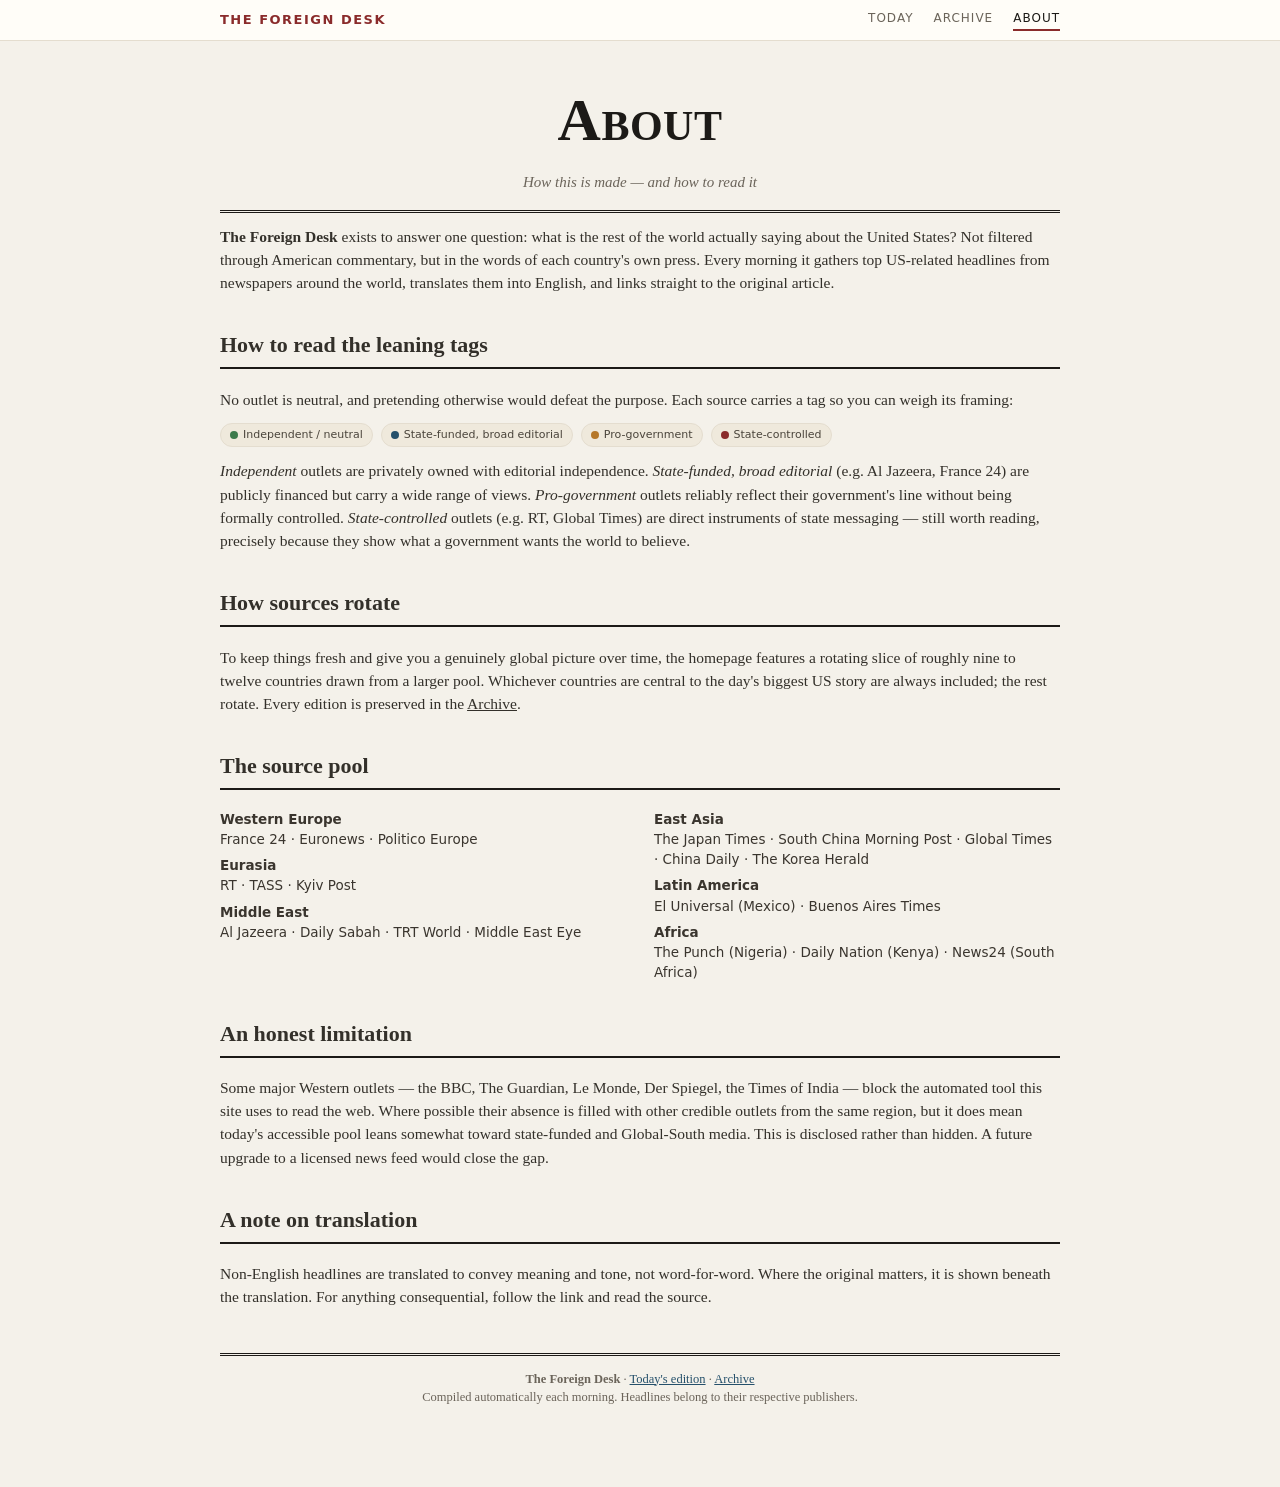
==== about.html @ c09fec73 "The Foreign Desk: data-driven builder + edition of 2026-07-14" ====
<!DOCTYPE html>
<html lang="en">
<head>
<meta charset="UTF-8">
<meta name="viewport" content="width=device-width, initial-scale=1.0">
<title>About — The Foreign Desk</title>
<link rel="stylesheet" href="style.css">
</head>
<body>
<div class="topbar"><div class="inner">
  <span class="brand">The Foreign Desk</span>
  <nav>
    <a href="index.html">Today</a>
    <a href="archive.html">Archive</a>
    <a href="about.html" class="active">About</a>
  </nav>
</div></div>

<div class="wrap">
  <header class="masthead">
    <h1>About</h1>
    <div class="tag">How this is made — and how to read it</div>
  </header>

  <div class="prose">
    <p><b>The Foreign Desk</b> exists to answer one question: what is the rest of the world actually saying about the United States? Not filtered through American commentary, but in the words of each country's own press. Every morning it gathers top US-related headlines from newspapers around the world, translates them into English, and links straight to the original article.</p>

    <h2>How to read the leaning tags</h2>
    <p>No outlet is neutral, and pretending otherwise would defeat the purpose. Each source carries a tag so you can weigh its framing:</p>
    <div class="legend" style="margin-bottom:8px">
      <span class="lchip"><span class="dot n-neutral"></span>Independent / neutral</span>
      <span class="lchip"><span class="dot n-funded"></span>State-funded, broad editorial</span>
      <span class="lchip"><span class="dot n-progov"></span>Pro-government</span>
      <span class="lchip"><span class="dot n-state"></span>State-controlled</span>
    </div>
    <p><i>Independent</i> outlets are privately owned with editorial independence. <i>State-funded, broad editorial</i> (e.g. Al Jazeera, France 24) are publicly financed but carry a wide range of views. <i>Pro-government</i> outlets reliably reflect their government's line without being formally controlled. <i>State-controlled</i> outlets (e.g. RT, Global Times) are direct instruments of state messaging — still worth reading, precisely because they show what a government wants the world to believe.</p>

    <h2>How sources rotate</h2>
    <p>To keep things fresh and give you a genuinely global picture over time, the homepage features a rotating slice of roughly nine to twelve countries drawn from a larger pool. Whichever countries are central to the day's biggest US story are always included; the rest rotate. Every edition is preserved in the <a href="archive.html">Archive</a>.</p>

    <h2>The source pool</h2>
    <div class="pool">
      <div><b>Western Europe</b><br>France 24 · Euronews · Politico Europe</div>
      <div><b>Eurasia</b><br>RT · TASS · Kyiv Post</div>
      <div><b>Middle East</b><br>Al Jazeera · Daily Sabah · TRT World · Middle East Eye</div>
      <div><b>East Asia</b><br>The Japan Times · South China Morning Post · Global Times · China Daily · The Korea Herald</div>
      <div><b>Latin America</b><br>El Universal (Mexico) · Buenos Aires Times</div>
      <div><b>Africa</b><br>The Punch (Nigeria) · Daily Nation (Kenya) · News24 (South Africa)</div>
    </div>

    <h2>An honest limitation</h2>
    <p>Some major Western outlets — the BBC, The Guardian, Le Monde, Der Spiegel, the Times of India — block the automated tool this site uses to read the web. Where possible their absence is filled with other credible outlets from the same region, but it does mean today's accessible pool leans somewhat toward state-funded and Global-South media. This is disclosed rather than hidden. A future upgrade to a licensed news feed would close the gap.</p>

    <h2>A note on translation</h2>
    <p>Non-English headlines are translated to convey meaning and tone, not word-for-word. Where the original matters, it is shown beneath the translation. For anything consequential, follow the link and read the source.</p>
  </div>

  <footer>
    <b>The Foreign Desk</b> · <a href="index.html">Today's edition</a> · <a href="archive.html">Archive</a><br>
    Compiled automatically each morning. Headlines belong to their respective publishers.
  </footer
---- style.css ----
:root{
  --bg:#f4f1ea; --card:#fffdf8; --ink:#1c1a17; --muted:#6b645a;
  --line:#e4ddcf; --accent:#8a2b2b; --accent2:#25506b; --chip:#efe9dc;
}
*{box-sizing:border-box}
body{
  margin:0; background:var(--bg); color:var(--ink);
  font-family:Georgia,"Times New Roman",serif; line-height:1.5;
  -webkit-font-smoothing:antialiased;
}
a{color:inherit}
.wrap{max-width:880px; margin:0 auto; padding:0 20px 80px;}

/* Top nav */
.topbar{border-bottom:1px solid var(--line); background:var(--card);}
.topbar .inner{max-width:880px; margin:0 auto; padding:9px 20px; display:flex; align-items:center; gap:18px; font-family:system-ui,sans-serif; font-size:13px; letter-spacing:.5px;}
.topbar .brand{font-weight:700; text-transform:uppercase; letter-spacing:1.5px; color:var(--accent);}
.topbar nav{margin-left:auto; display:flex; gap:20px;}
.topbar nav a{text-decoration:none; color:var(--muted); text-transform:uppercase; font-size:12px; letter-spacing:1px;}
.topbar nav a:hover,.topbar nav a.active{color:var(--ink); border-bottom:2px solid var(--accent); padding-bottom:2px;}

/* Masthead */
header.masthead{text-align:center; border-bottom:3px double var(--ink); padding:34px 0 16px; margin-bottom:8px;}
.masthead h1{font-size:clamp(34px,7vw,60px); margin:0; letter-spacing:.5px; font-variant:small-caps; font-weight:700;}
.masthead .tag{color:var(--muted); font-style:italic; margin-top:6px; font-size:15px;}
.dateline{display:flex; justify-content:space-between; flex-wrap:wrap; gap:8px; font-size:12.5px; letter-spacing:1px; text-transform:uppercase; color:var(--muted); border-bottom:1px solid var(--line); padding:8px 0 12px; margin-bottom:22px;}

.intro{background:var(--card); border:1px solid var(--line); border-radius:8px; padding:14px 18px; font-size:14.5px; color:#3a352e; margin-bottom:26px;}
.intro b{color:var(--accent);}
.legend{display:flex; flex-wrap:wrap; gap:8px; margin-top:12px;}
.lchip{font-family:system-ui,sans-serif; font-size:11px; padding:3px 9px; border-radius:999px; background:var(--chip); color:#4a443b; border:1px solid var(--line);}
.lchip .dot,.lean .dot{display:inline-block;width:8px;height:8px;border-radius:50%;margin-right:5px;vertical-align:middle;}

.country{margin:0 0 30px;}
.country h2{display:flex; align-items:center; gap:10px; font-size:21px; margin:0 0 4px; border-bottom:2px solid var(--ink); padding-bottom:6px;}
.country h2 .flag{font-size:24px;}
.country h2 .region{margin-left:auto; font-family:system-ui,sans-serif; font-size:11px; letter-spacing:1px; text-transform:uppercase; color:var(--muted); font-weight:400;}
article.item{padding:12px 0; border-bottom:1px dotted var(--line);}
article.item:last-child{border-bottom:none;}
.item .src{font-family:system-ui,sans-serif; font-size:11.5px; color:var(--muted); display:flex; align-items:center; gap:8px; flex-wrap:wrap; margin-bottom:3px;}
.lean{font-family:system-ui,sans-serif; font-size:10.5px; padding:1px 7px; border-radius:999px; border:1px solid var(--line);}
.item h3{margin:2px 0 4px; font-size:18px; line-height:1.35; font-weight:600;}
.item h3 a{text-decoration:none; background-image:linear-gradient(var(--accent),var(--accent)); background-size:0 1.5px; background-repeat:no-repeat; background-position:0 100%; transition:background-size .2s;}
.item h3 a:hover{background-size:100% 1.5px; color:var(--accent);}
.item .orig{font-size:13px; color:var(--muted); font-style:italic;}
.item .note{font-family:system-ui,sans-serif; font-size:12.5px; color:#54637a; margin-top:5px;}

/* Archive list */
.arch-list{list-style:none; padding:0; margin:0;}
.arch-list li{border-bottom:1px solid var(--line); padding:14px 2px;}
.arch-list a{font-size:19px; text-decoration:none; font-weight:600;}
.arch-list a:hover{color:var(--accent);}
.arch-list .meta{font-family:system-ui,sans-serif; font-size:12.5px; color:var(--muted); margin-top:3px;}

/* About */
.prose{font-size:15.5px; color:#33302a;}
.prose h2{font-size:22px; border-bottom:2px solid var(--ink); padding-bottom:6px; margin-top:34px;}
.prose p{margin:12px 0;}
.pool{columns:2; column-gap:28px; font-family:system-ui,sans-serif; font-size:13.5px; color:#3a352e;}
.pool div{break-inside:avoid; margin-bottom:6px;}
@media(max-width:560px){.pool{columns:1;}}

footer{margin-top:44px; border-top:3px double var(--ink); padding-top:14px; font-size:12.5px; color:var(--muted); text-align:center;}
footer a{color:var(--accent2);}

/* leaning colors */
.n-neutral{--c:#3c7a4b} .n-state{--c:#8a2b2b} .n-progov{--c:#b5772a} .n-funded{--c:#25506b}
.dot{background:var(--c,#999)}
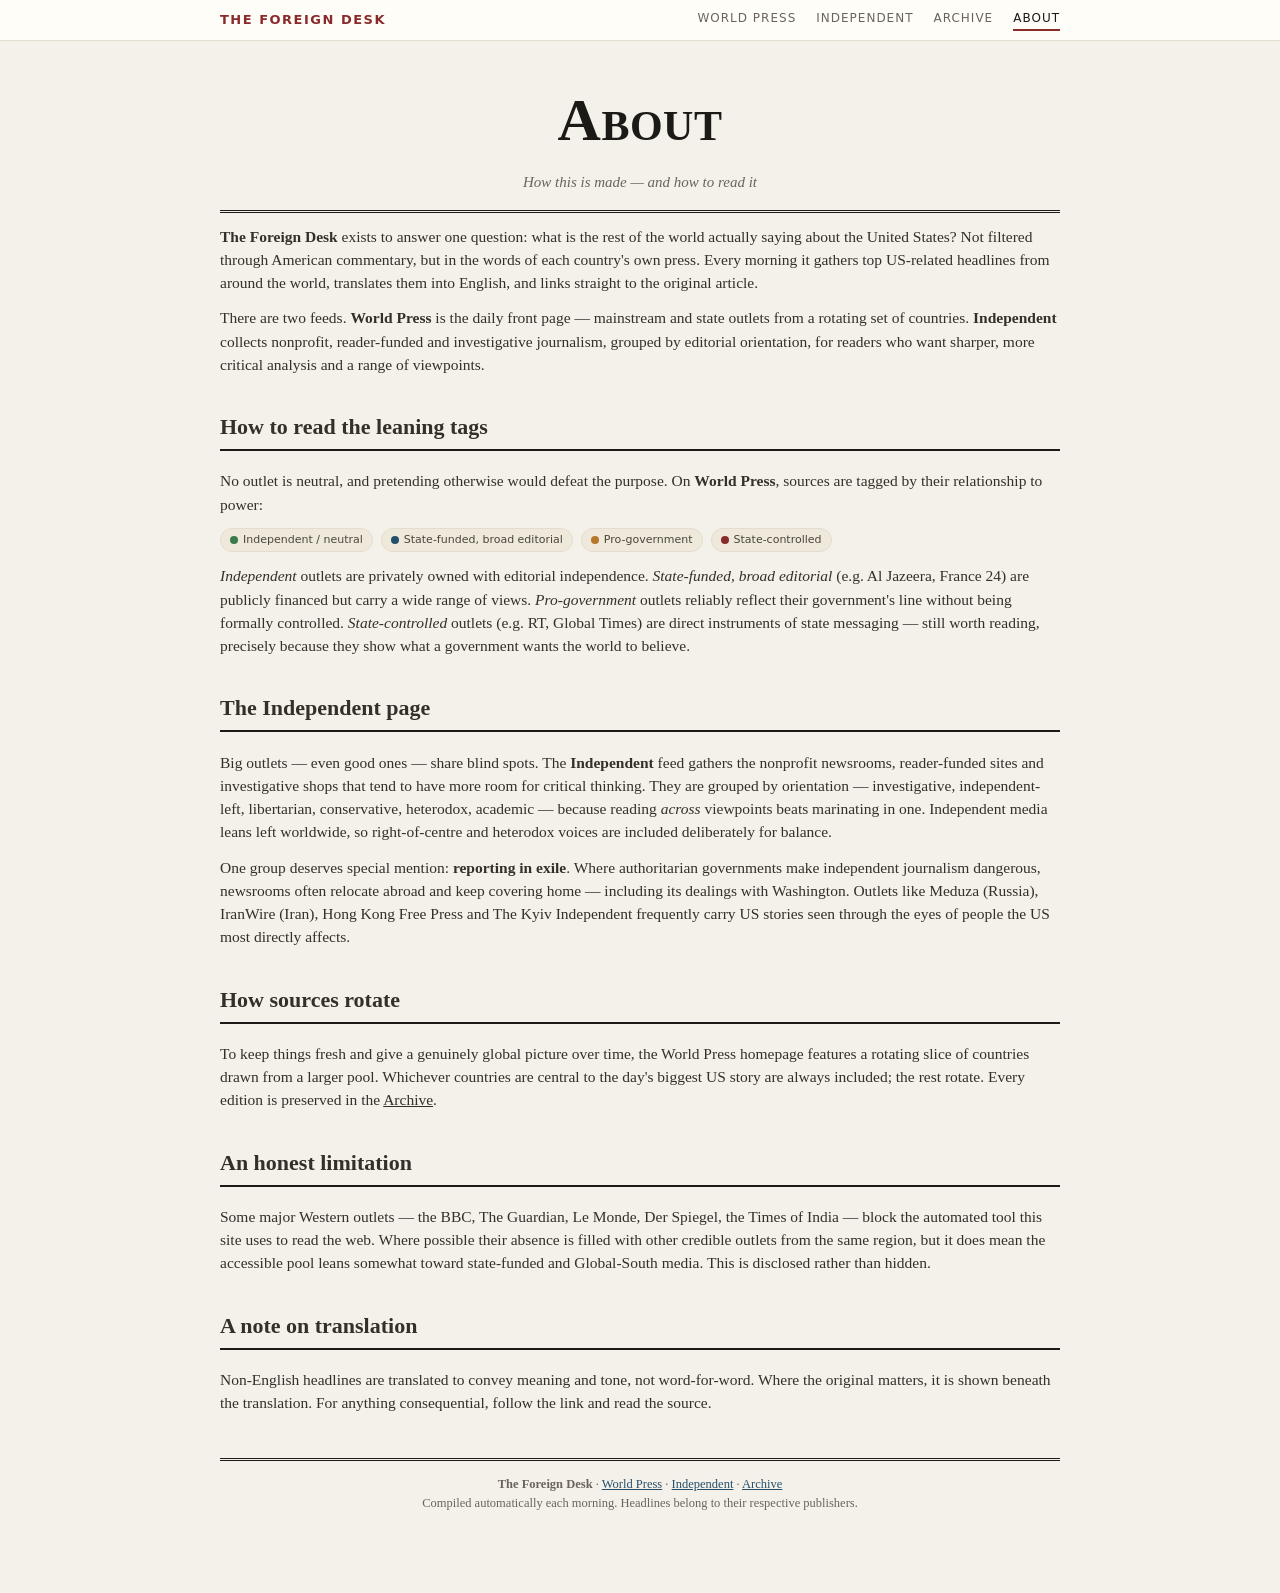
==== commit a1ceb9a3: "Add Independent page (5 viewpoint clusters incl. in-exile), nameplate motto, nav update" ====
--- a/about.html
+++ b/about.html
@@ -10,7 +10,8 @@
 <div class="topbar"><div class="inner">
   <span class="brand">The Foreign Desk</span>
   <nav>
-    <a href="index.html">Today</a>
+    <a href="index.html">World Press</a>
+    <a href="independent.html">Independent</a>
     <a href="archive.html">Archive</a>
     <a href="about.html" class="active">About</a>
   </nav>
@@ -23,10 +24,12 @@
   </header>
 
   <div class="prose">
-    <p><b>The Foreign Desk</b> exists to answer one question: what is the rest of the world actually saying about the United States? Not filtered through American commentary, but in the words of each country's own press. Every morning it gathers top US-related headlines from newspapers around the world, translates them into English, and links straight to the original article.</p>
+    <p><b>The Foreign Desk</b> exists to answer one question: what is the rest of the world actually saying about the United States? Not filtered through American commentary, but in the words of each country's own press. Every morning it gathers top US-related headlines from around the world, translates them into English, and links straight to the original article.</p>
+
+    <p>There are two feeds. <b>World Press</b> is the daily front page — mainstream and state outlets from a rotating set of countries. <b>Independent</b> collects nonprofit, reader-funded and investigative journalism, grouped by editorial orientation, for readers who want sharper, more critical analysis and a range of viewpoints.</p>
 
     <h2>How to read the leaning tags</h2>
-    <p>No outlet is neutral, and pretending otherwise would defeat the purpose. Each source carries a tag so you can weigh its framing:</p>
+    <p>No outlet is neutral, and pretending otherwise would defeat the purpose. On <b>World Press</b>, sources are tagged by their relationship to power:</p>
     <div class="legend" style="margin-bottom:8px">
       <span class="lchip"><span class="dot n-neutral"></span>Independent / neutral</span>
       <span class="lchip"><span class="dot n-funded"></span>State-funded, broad editorial</span>
@@ -35,27 +38,24 @@
     </div>
     <p><i>Independent</i> outlets are privately owned with editorial independence. <i>State-funded, broad editorial</i> (e.g. Al Jazeera, France 24) are publicly financed but carry a wide range of views. <i>Pro-government</i> outlets reliably reflect their government's line without being formally controlled. <i>State-controlled</i> outlets (e.g. RT, Global Times) are direct instruments of state messaging — still worth reading, precisely because they show what a government wants the world to believe.</p>
 
+    <h2>The Independent page</h2>
+    <p>Big outlets — even good ones — share blind spots. The <b>Independent</b> feed gathers the nonprofit newsrooms, reader-funded sites and investigative shops that tend to have more room for critical thinking. They are grouped by orientation — investigative, independent-left, libertarian, conservative, heterodox, academic — because reading <i>across</i> viewpoints beats marinating in one. Independent media leans left worldwide, so right-of-centre and heterodox voices are included deliberately for balance.</p>
+    <p>One group deserves special mention: <b>reporting in exile</b>. Where authoritarian governments make independent journalism dangerous, newsrooms often relocate abroad and keep covering home — including its dealings with Washington. Outlets like Meduza (Russia), IranWire (Iran), Hong Kong Free Press and The Kyiv Independent frequently carry US stories seen through the eyes of people the US most directly affects.</p>
+
     <h2>How sources rotate</h2>
-    <p>To keep things fresh and give you a genuinely global picture over time, the homepage features a rotating slice of roughly nine to twelve countries drawn from a larger pool. Whichever countries are central to the day's biggest US story are always included; the rest rotate. Every edition is preserved in the <a href="archive.html">Archive</a>.</p>
-
-    <h2>The source pool</h2>
-    <div class="pool">
-      <div><b>Western Europe</b><br>France 24 · Euronews · Politico Europe</div>
-      <div><b>Eurasia</b><br>RT · TASS · Kyiv Post</div>
-      <div><b>Middle East</b><br>Al Jazeera · Daily Sabah · TRT World · Middle East Eye</div>
-      <div><b>East Asia</b><br>The Japan Times · South China Morning Post · Global Times · China Daily · The Korea Herald</div>
-      <div><b>Latin America</b><br>El Universal (Mexico) · Buenos Aires Times</div>
-      <div><b>Africa</b><br>The Punch (Nigeria) · Daily Nation (Kenya) · News24 (South Africa)</div>
-    </div>
+    <p>To keep things fresh and give a genuinely global picture over time, the World Press homepage features a rotating slice of countries drawn from a larger pool. Whichever countries are central to the day's biggest US story are always included; the rest rotate. Every edition is preserved in the <a href="archive.html">Archive</a>.</p>
 
     <h2>An honest limitation</h2>
-    <p>Some major Western outlets — the BBC, The Guardian, Le Monde, Der Spiegel, the Times of India — block the automated tool this site uses to read the web. Where possible their absence is filled with other credible outlets from the same region, but it does mean today's accessible pool leans somewhat toward state-funded and Global-South media. This is disclosed rather than hidden. A future upgrade to a licensed news feed would close the gap.</p>
+    <p>Some major Western outlets — the BBC, The Guardian, Le Monde, Der Spiegel, the Times of India — block the automated tool this site uses to read the web. Where possible their absence is filled with other credible outlets from the same region, but it does mean the accessible pool leans somewhat toward state-funded and Global-South media. This is disclosed rather than hidden.</p>
 
     <h2>A note on translation</h2>
     <p>Non-English headlines are translated to convey meaning and tone, not word-for-word. Where the original matters, it is shown beneath the translation. For anything consequential, follow the link and read the source.</p>
   </div>
 
   <footer>
-    <b>The Foreign Desk</b> · <a href="index.html">Today's edition</a> · <a href="archive.html">Archive</a><br>
+    <b>The Foreign Desk</b> · <a href="index.html">World Press</a> · <a href="independent.html">Independent</a> · <a href="archive.html">Archive</a><br>
     Compiled automatically each morning. Headlines belong to their respective publishers.
-  </footer+  </footer>
+</div>
+</body>
+</html>
--- a/style.css
+++ b/style.css
@@ -66,3 +66,11 @@
 /* leaning colors */
 .n-neutral{--c:#3c7a4b} .n-state{--c:#8a2b2b} .n-progov{--c:#b5772a} .n-funded{--c:#25506b}
 .dot{background:var(--c,#999)}
+
+/* independent-page orientation tags */
+.n-invest{--c:#0f7b6c} .n-left{--c:#b5443a} .n-libert{--c:#c69214}
+.n-cright{--c:#3b5ba5} .n-hetero{--c:#7a5ea8} .n-indie{--c:#3c7a4b}
+.n-exile{--c:#a85b2a} .n-analysis{--c:#5a6270}
+
+.masthead .motto{font-family:system-ui,sans-serif; font-size:12px; letter-spacing:2.5px; text-transform:uppercase; color:var(--accent); font-weight:600; margin-top:9px;}
+.masthead .motto + .tag{margin-top:5px;}
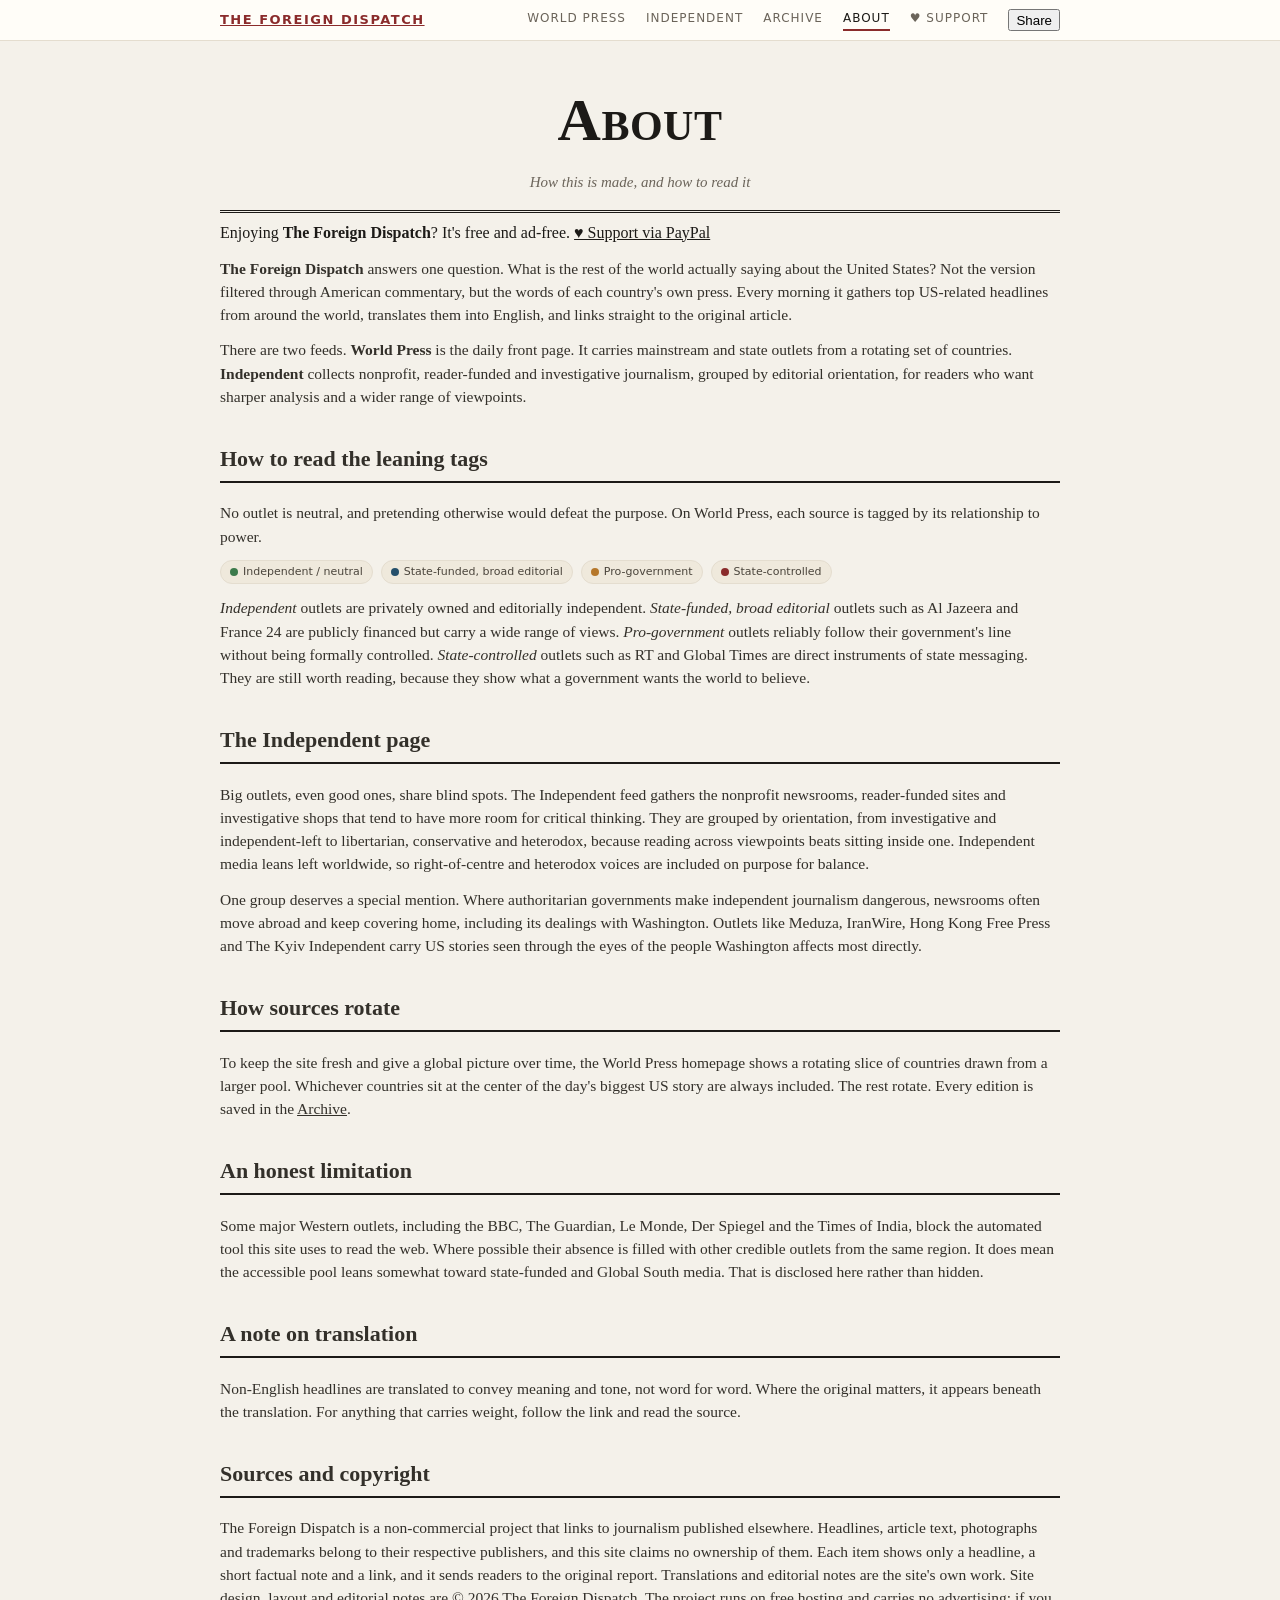
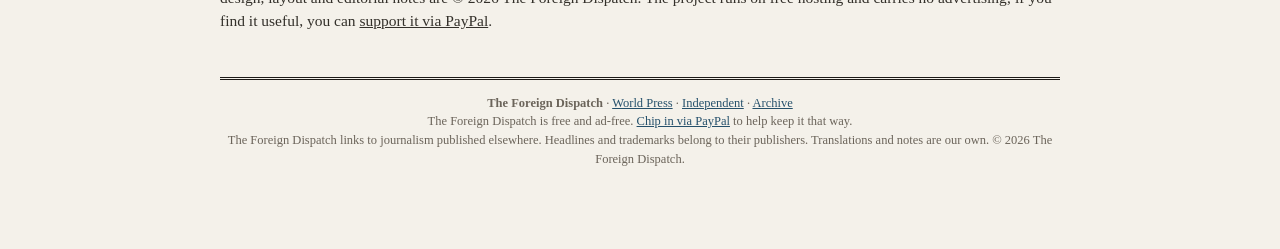
==== commit 0714d93c: "Remove 'get in touch' line (no contact channel yet)" ====
--- a/about.html
+++ b/about.html
@@ -3,59 +3,80 @@
 <head>
 <meta charset="UTF-8">
 <meta name="viewport" content="width=device-width, initial-scale=1.0">
-<title>About — The Foreign Desk</title>
+<title>About · The Foreign Dispatch</title>
 <link rel="stylesheet" href="style.css">
 </head>
 <body>
 <div class="topbar"><div class="inner">
-  <span class="brand">The Foreign Desk</span>
+  <a class="brand" href="./">The Foreign Dispatch</a>
   <nav>
-    <a href="index.html">World Press</a>
+    <a href="./">World Press</a>
     <a href="independent.html">Independent</a>
     <a href="archive.html">Archive</a>
     <a href="about.html" class="active">About</a>
+    <a class="support" href="https://paypal.me/McCracken365" target="_blank" rel="noopener">♥ Support</a>
+    <button class="sharebtn" type="button" onclick="shareSite()">Share</button>
   </nav>
 </div></div>
 
 <div class="wrap">
   <header class="masthead">
     <h1>About</h1>
-    <div class="tag">How this is made — and how to read it</div>
+    <div class="tag">How this is made, and how to read it</div>
   </header>
 
+  <div class="supportbox">
+    <span>Enjoying <b>The Foreign Dispatch</b>? It's free and ad-free.</span>
+    <a class="btn" href="https://paypal.me/McCracken365" target="_blank" rel="noopener">♥ Support via PayPal</a>
+  </div>
+
   <div class="prose">
-    <p><b>The Foreign Desk</b> exists to answer one question: what is the rest of the world actually saying about the United States? Not filtered through American commentary, but in the words of each country's own press. Every morning it gathers top US-related headlines from around the world, translates them into English, and links straight to the original article.</p>
+    <p><b>The Foreign Dispatch</b> answers one question. What is the rest of the world actually saying about the United States? Not the version filtered through American commentary, but the words of each country's own press. Every morning it gathers top US-related headlines from around the world, translates them into English, and links straight to the original article.</p>
 
-    <p>There are two feeds. <b>World Press</b> is the daily front page — mainstream and state outlets from a rotating set of countries. <b>Independent</b> collects nonprofit, reader-funded and investigative journalism, grouped by editorial orientation, for readers who want sharper, more critical analysis and a range of viewpoints.</p>
+    <p>There are two feeds. <b>World Press</b> is the daily front page. It carries mainstream and state outlets from a rotating set of countries. <b>Independent</b> collects nonprofit, reader-funded and investigative journalism, grouped by editorial orientation, for readers who want sharper analysis and a wider range of viewpoints.</p>
 
     <h2>How to read the leaning tags</h2>
-    <p>No outlet is neutral, and pretending otherwise would defeat the purpose. On <b>World Press</b>, sources are tagged by their relationship to power:</p>
+    <p>No outlet is neutral, and pretending otherwise would defeat the purpose. On World Press, each source is tagged by its relationship to power.</p>
     <div class="legend" style="margin-bottom:8px">
       <span class="lchip"><span class="dot n-neutral"></span>Independent / neutral</span>
       <span class="lchip"><span class="dot n-funded"></span>State-funded, broad editorial</span>
       <span class="lchip"><span class="dot n-progov"></span>Pro-government</span>
       <span class="lchip"><span class="dot n-state"></span>State-controlled</span>
     </div>
-    <p><i>Independent</i> outlets are privately owned with editorial independence. <i>State-funded, broad editorial</i> (e.g. Al Jazeera, France 24) are publicly financed but carry a wide range of views. <i>Pro-government</i> outlets reliably reflect their government's line without being formally controlled. <i>State-controlled</i> outlets (e.g. RT, Global Times) are direct instruments of state messaging — still worth reading, precisely because they show what a government wants the world to believe.</p>
+    <p><i>Independent</i> outlets are privately owned and editorially independent. <i>State-funded, broad editorial</i> outlets such as Al Jazeera and France 24 are publicly financed but carry a wide range of views. <i>Pro-government</i> outlets reliably follow their government's line without being formally controlled. <i>State-controlled</i> outlets such as RT and Global Times are direct instruments of state messaging. They are still worth reading, because they show what a government wants the world to believe.</p>
 
     <h2>The Independent page</h2>
-    <p>Big outlets — even good ones — share blind spots. The <b>Independent</b> feed gathers the nonprofit newsrooms, reader-funded sites and investigative shops that tend to have more room for critical thinking. They are grouped by orientation — investigative, independent-left, libertarian, conservative, heterodox, academic — because reading <i>across</i> viewpoints beats marinating in one. Independent media leans left worldwide, so right-of-centre and heterodox voices are included deliberately for balance.</p>
-    <p>One group deserves special mention: <b>reporting in exile</b>. Where authoritarian governments make independent journalism dangerous, newsrooms often relocate abroad and keep covering home — including its dealings with Washington. Outlets like Meduza (Russia), IranWire (Iran), Hong Kong Free Press and The Kyiv Independent frequently carry US stories seen through the eyes of people the US most directly affects.</p>
+    <p>Big outlets, even good ones, share blind spots. The Independent feed gathers the nonprofit newsrooms, reader-funded sites and investigative shops that tend to have more room for critical thinking. They are grouped by orientation, from investigative and independent-left to libertarian, conservative and heterodox, because reading across viewpoints beats sitting inside one. Independent media leans left worldwide, so right-of-centre and heterodox voices are included on purpose for balance.</p>
+    <p>One group deserves a special mention. Where authoritarian governments make independent journalism dangerous, newsrooms often move abroad and keep covering home, including its dealings with Washington. Outlets like Meduza, IranWire, Hong Kong Free Press and The Kyiv Independent carry US stories seen through the eyes of the people Washington affects most directly.</p>
 
     <h2>How sources rotate</h2>
-    <p>To keep things fresh and give a genuinely global picture over time, the World Press homepage features a rotating slice of countries drawn from a larger pool. Whichever countries are central to the day's biggest US story are always included; the rest rotate. Every edition is preserved in the <a href="archive.html">Archive</a>.</p>
+    <p>To keep the site fresh and give a global picture over time, the World Press homepage shows a rotating slice of countries drawn from a larger pool. Whichever countries sit at the center of the day's biggest US story are always included. The rest rotate. Every edition is saved in the <a href="archive.html">Archive</a>.</p>
 
     <h2>An honest limitation</h2>
-    <p>Some major Western outlets — the BBC, The Guardian, Le Monde, Der Spiegel, the Times of India — block the automated tool this site uses to read the web. Where possible their absence is filled with other credible outlets from the same region, but it does mean the accessible pool leans somewhat toward state-funded and Global-South media. This is disclosed rather than hidden.</p>
+    <p>Some major Western outlets, including the BBC, The Guardian, Le Monde, Der Spiegel and the Times of India, block the automated tool this site uses to read the web. Where possible their absence is filled with other credible outlets from the same region. It does mean the accessible pool leans somewhat toward state-funded and Global South media. That is disclosed here rather than hidden.</p>
 
     <h2>A note on translation</h2>
-    <p>Non-English headlines are translated to convey meaning and tone, not word-for-word. Where the original matters, it is shown beneath the translation. For anything consequential, follow the link and read the source.</p>
+    <p>Non-English headlines are translated to convey meaning and tone, not word for word. Where the original matters, it appears beneath the translation. For anything that carries weight, follow the link and read the source.</p>
+
+    <h2>Sources and copyright</h2>
+    <p>The Foreign Dispatch is a non-commercial project that links to journalism published elsewhere. Headlines, article text, photographs and trademarks belong to their respective publishers, and this site claims no ownership of them. Each item shows only a headline, a short factual note and a link, and it sends readers to the original report. Translations and editorial notes are the site's own work. Site design, layout and editorial notes are © 2026 The Foreign Dispatch. The project runs on free hosting and carries no advertising; if you find it useful, you can <a href="https://paypal.me/McCracken365" target="_blank" rel="noopener">support it via PayPal</a>.</p>
   </div>
 
   <footer>
-    <b>The Foreign Desk</b> · <a href="index.html">World Press</a> · <a href="independent.html">Independent</a> · <a href="archive.html">Archive</a><br>
-    Compiled automatically each morning. Headlines belong to their respective publishers.
+    <b>The Foreign Dispatch</b> · <a href="./">World Press</a> · <a href="independent.html">Independent</a> · <a href="archive.html">Archive</a><br>
+    <span class="support-line">The Foreign Dispatch is free and ad-free. <a href="https://paypal.me/McCracken365" target="_blank" rel="noopener">Chip in via PayPal</a> to help keep it that way.</span><br>
+    The Foreign Dispatch links to journalism published elsewhere. Headlines and trademarks belong to their publishers. Translations and notes are our own. © 2026 The Foreign Dispatch.
   </footer>
 </div>
+<script>
+function shareSite(){
+  var url = new URL('./', location.href).href;
+  var data = {title:"The Foreign Dispatch", text:"What the world's press is saying about America", url:url};
+  if(navigator.share){ navigator.share(data).catch(function(){}); }
+  else if(navigator.clipboard){ navigator.clipboard.writeText(url).then(flash); }
+  else { window.prompt("Copy this link:", url); }
+}
+function flash(){ var b=document.querySelector(".sharebtn"); if(!b) return; var t=b.textContent; b.textContent="Link copied!"; setTimeout(function(){ b.textContent=t; }, 1500); }
+</script>
 </body>
 </html>
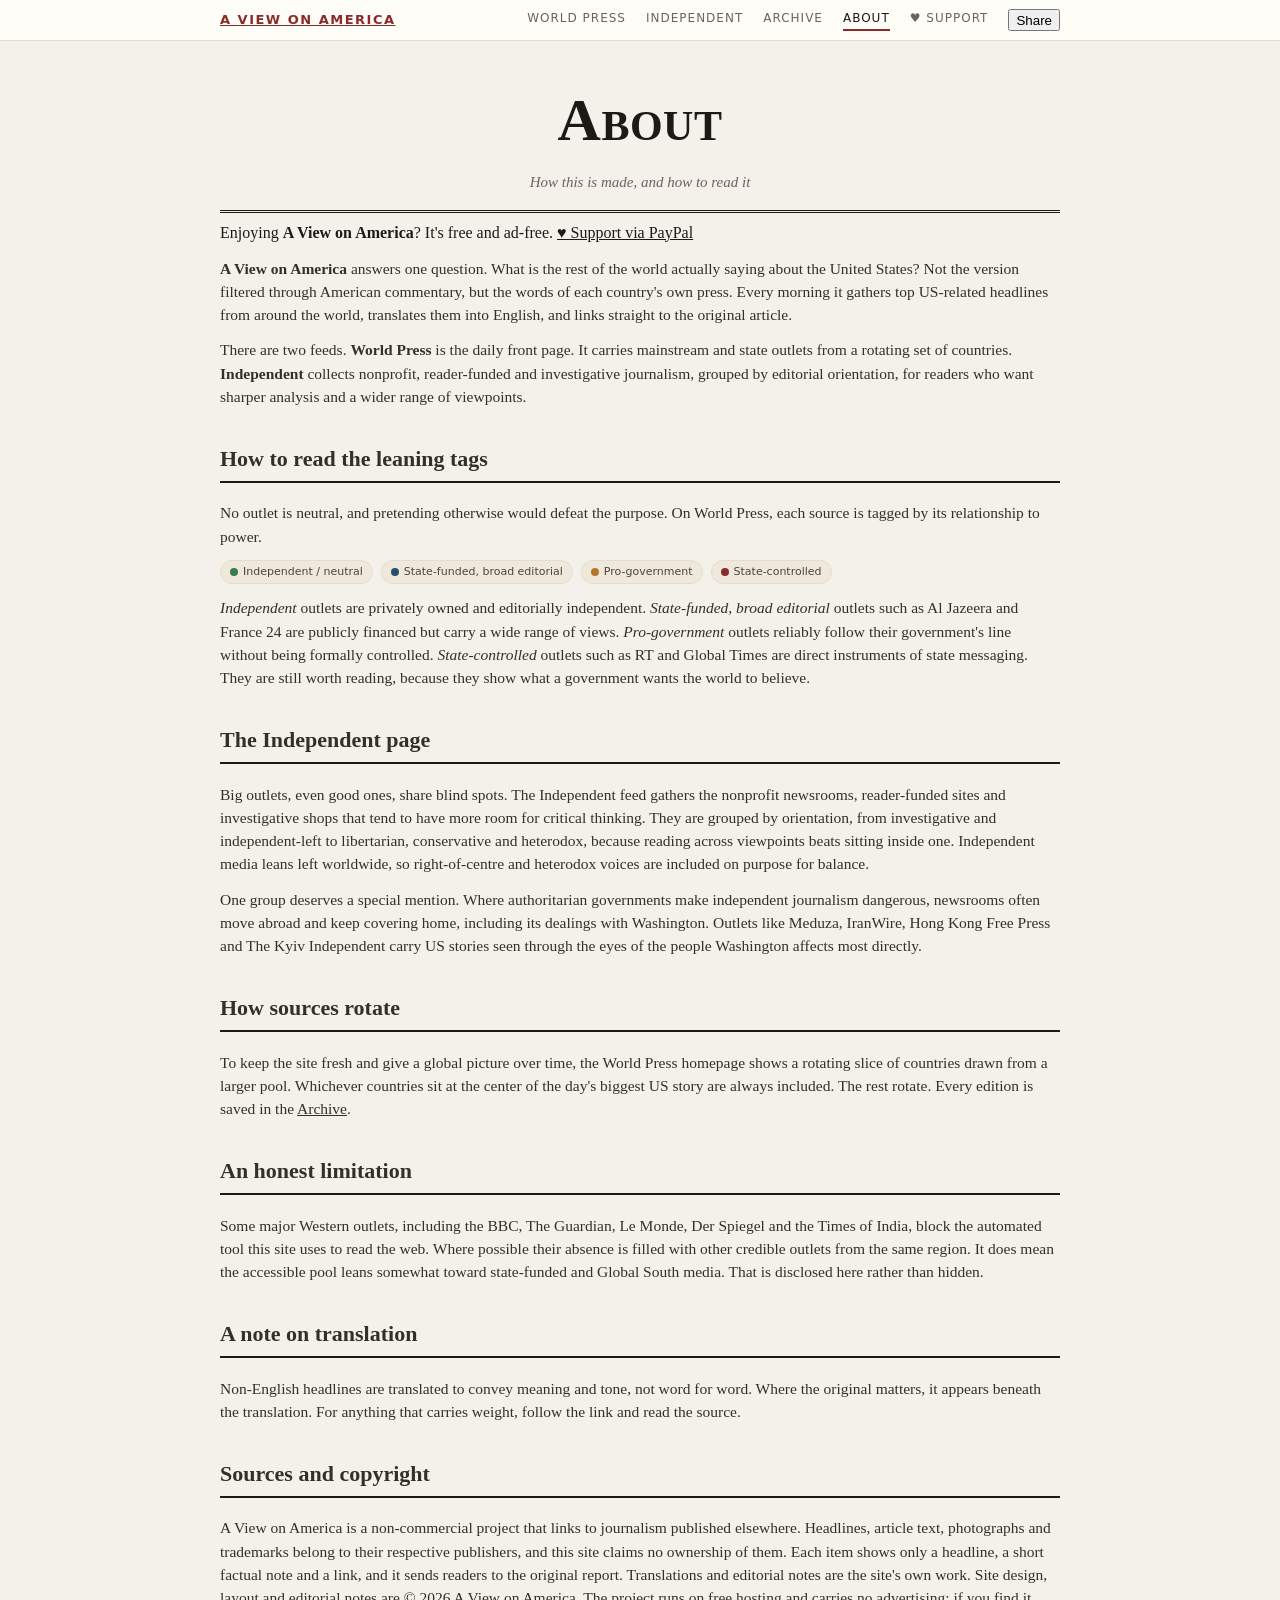
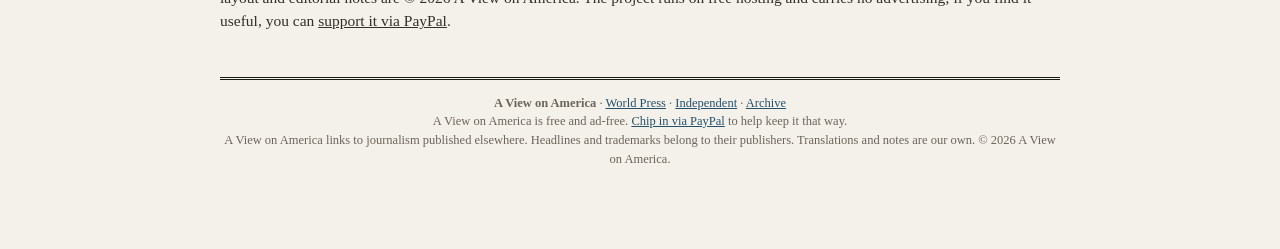
==== commit 4a24e495: "Rebrand to A View on America" ====
--- a/about.html
+++ b/about.html
@@ -3,12 +3,12 @@
 <head>
 <meta charset="UTF-8">
 <meta name="viewport" content="width=device-width, initial-scale=1.0">
-<title>About · The Foreign Dispatch</title>
+<title>About · A View on America</title>
 <link rel="stylesheet" href="style.css">
 </head>
 <body>
 <div class="topbar"><div class="inner">
-  <a class="brand" href="./">The Foreign Dispatch</a>
+  <a class="brand" href="./">A View on America</a>
   <nav>
     <a href="./">World Press</a>
     <a href="independent.html">Independent</a>
@@ -26,12 +26,12 @@
   </header>
 
   <div class="supportbox">
-    <span>Enjoying <b>The Foreign Dispatch</b>? It's free and ad-free.</span>
+    <span>Enjoying <b>A View on America</b>? It's free and ad-free.</span>
     <a class="btn" href="https://paypal.me/McCracken365" target="_blank" rel="noopener">♥ Support via PayPal</a>
   </div>
 
   <div class="prose">
-    <p><b>The Foreign Dispatch</b> answers one question. What is the rest of the world actually saying about the United States? Not the version filtered through American commentary, but the words of each country's own press. Every morning it gathers top US-related headlines from around the world, translates them into English, and links straight to the original article.</p>
+    <p><b>A View on America</b> answers one question. What is the rest of the world actually saying about the United States? Not the version filtered through American commentary, but the words of each country's own press. Every morning it gathers top US-related headlines from around the world, translates them into English, and links straight to the original article.</p>
 
     <p>There are two feeds. <b>World Press</b> is the daily front page. It carries mainstream and state outlets from a rotating set of countries. <b>Independent</b> collects nonprofit, reader-funded and investigative journalism, grouped by editorial orientation, for readers who want sharper analysis and a wider range of viewpoints.</p>
 
@@ -59,19 +59,19 @@
     <p>Non-English headlines are translated to convey meaning and tone, not word for word. Where the original matters, it appears beneath the translation. For anything that carries weight, follow the link and read the source.</p>
 
     <h2>Sources and copyright</h2>
-    <p>The Foreign Dispatch is a non-commercial project that links to journalism published elsewhere. Headlines, article text, photographs and trademarks belong to their respective publishers, and this site claims no ownership of them. Each item shows only a headline, a short factual note and a link, and it sends readers to the original report. Translations and editorial notes are the site's own work. Site design, layout and editorial notes are © 2026 The Foreign Dispatch. The project runs on free hosting and carries no advertising; if you find it useful, you can <a href="https://paypal.me/McCracken365" target="_blank" rel="noopener">support it via PayPal</a>.</p>
+    <p>A View on America is a non-commercial project that links to journalism published elsewhere. Headlines, article text, photographs and trademarks belong to their respective publishers, and this site claims no ownership of them. Each item shows only a headline, a short factual note and a link, and it sends readers to the original report. Translations and editorial notes are the site's own work. Site design, layout and editorial notes are © 2026 A View on America. The project runs on free hosting and carries no advertising; if you find it useful, you can <a href="https://paypal.me/McCracken365" target="_blank" rel="noopener">support it via PayPal</a>.</p>
   </div>
 
   <footer>
-    <b>The Foreign Dispatch</b> · <a href="./">World Press</a> · <a href="independent.html">Independent</a> · <a href="archive.html">Archive</a><br>
-    <span class="support-line">The Foreign Dispatch is free and ad-free. <a href="https://paypal.me/McCracken365" target="_blank" rel="noopener">Chip in via PayPal</a> to help keep it that way.</span><br>
-    The Foreign Dispatch links to journalism published elsewhere. Headlines and trademarks belong to their publishers. Translations and notes are our own. © 2026 The Foreign Dispatch.
+    <b>A View on America</b> · <a href="./">World Press</a> · <a href="independent.html">Independent</a> · <a href="archive.html">Archive</a><br>
+    <span class="support-line">A View on America is free and ad-free. <a href="https://paypal.me/McCracken365" target="_blank" rel="noopener">Chip in via PayPal</a> to help keep it that way.</span><br>
+    A View on America links to journalism published elsewhere. Headlines and trademarks belong to their publishers. Translations and notes are our own. © 2026 A View on America.
   </footer>
 </div>
 <script>
 function shareSite(){
   var url = new URL('./', location.href).href;
-  var data = {title:"The Foreign Dispatch", text:"What the world's press is saying about America", url:url};
+  var data = {title:"A View on America", text:"What the world's press is saying about America", url:url};
   if(navigator.share){ navigator.share(data).catch(function(){}); }
   else if(navigator.clipboard){ navigator.clipboard.writeText(url).then(flash); }
   else { window.prompt("Copy this link:", url); }
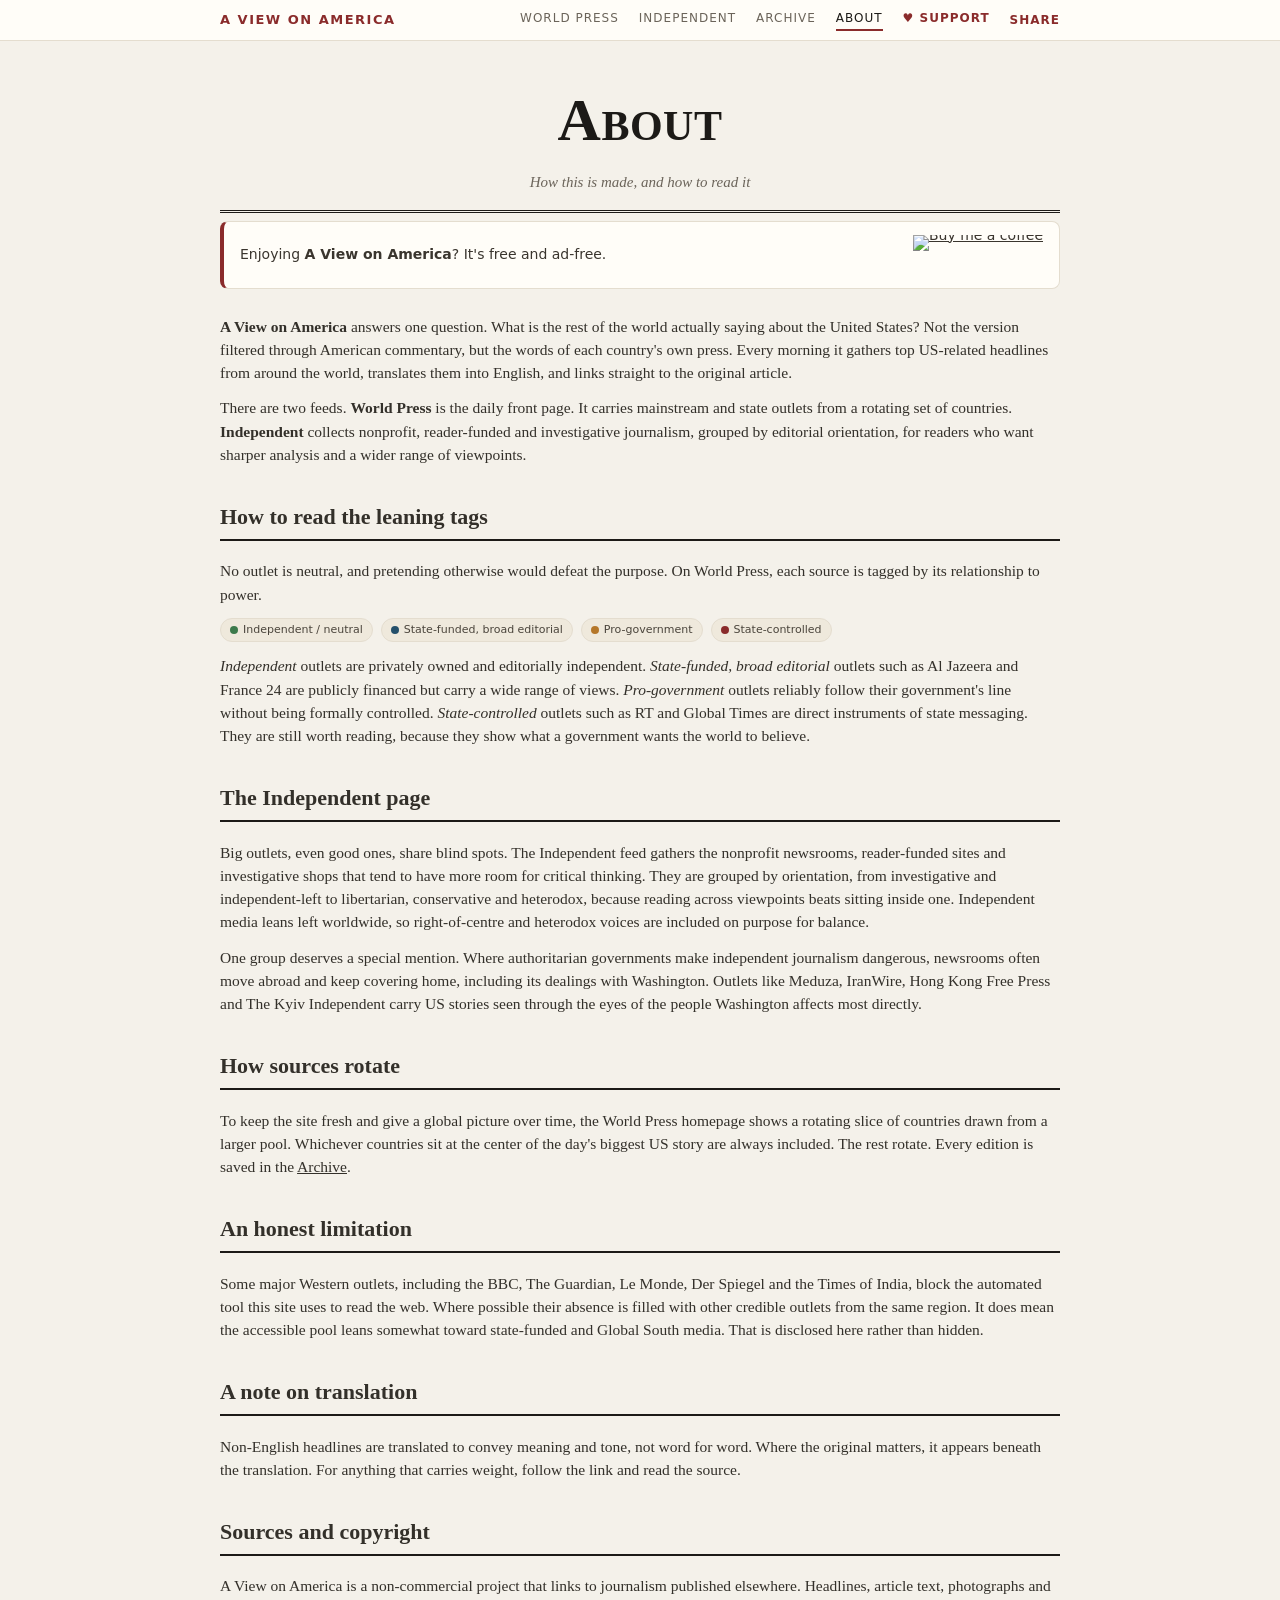
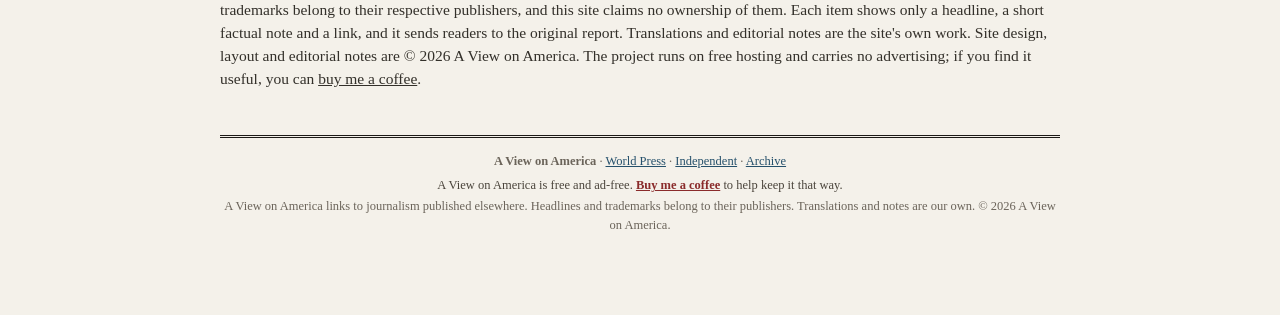
==== commit 4243c5c3: "Swap PayPal for Buy Me a Coffee button" ====
--- a/about.html
+++ b/about.html
@@ -14,7 +14,7 @@
     <a href="independent.html">Independent</a>
     <a href="archive.html">Archive</a>
     <a href="about.html" class="active">About</a>
-    <a class="support" href="https://paypal.me/McCracken365" target="_blank" rel="noopener">♥ Support</a>
+    <a class="support" href="https://www.buymeacoffee.com/mccrackenlabs" target="_blank" rel="noopener">♥ Support</a>
     <button class="sharebtn" type="button" onclick="shareSite()">Share</button>
   </nav>
 </div></div>
@@ -27,7 +27,7 @@
 
   <div class="supportbox">
     <span>Enjoying <b>A View on America</b>? It's free and ad-free.</span>
-    <a class="btn" href="https://paypal.me/McCracken365" target="_blank" rel="noopener">♥ Support via PayPal</a>
+    <a class="btn-bmc" href="https://www.buymeacoffee.com/mccrackenlabs" target="_blank" rel="noopener"><img src="https://img.buymeacoffee.com/button-api/?text=Buy me a Mercedes..or coffee&emoji=&slug=mccrackenlabs&button_colour=242323&font_colour=ffffff&font_family=Arial&outline_colour=ffffff&coffee_colour=FFDD00" alt="Buy me a coffee" /></a>
   </div>
 
   <div class="prose">
@@ -59,12 +59,12 @@
     <p>Non-English headlines are translated to convey meaning and tone, not word for word. Where the original matters, it appears beneath the translation. For anything that carries weight, follow the link and read the source.</p>
 
     <h2>Sources and copyright</h2>
-    <p>A View on America is a non-commercial project that links to journalism published elsewhere. Headlines, article text, photographs and trademarks belong to their respective publishers, and this site claims no ownership of them. Each item shows only a headline, a short factual note and a link, and it sends readers to the original report. Translations and editorial notes are the site's own work. Site design, layout and editorial notes are © 2026 A View on America. The project runs on free hosting and carries no advertising; if you find it useful, you can <a href="https://paypal.me/McCracken365" target="_blank" rel="noopener">support it via PayPal</a>.</p>
+    <p>A View on America is a non-commercial project that links to journalism published elsewhere. Headlines, article text, photographs and trademarks belong to their respective publishers, and this site claims no ownership of them. Each item shows only a headline, a short factual note and a link, and it sends readers to the original report. Translations and editorial notes are the site's own work. Site design, layout and editorial notes are © 2026 A View on America. The project runs on free hosting and carries no advertising; if you find it useful, you can <a href="https://www.buymeacoffee.com/mccrackenlabs" target="_blank" rel="noopener">buy me a coffee</a>.</p>
   </div>
 
   <footer>
     <b>A View on America</b> · <a href="./">World Press</a> · <a href="independent.html">Independent</a> · <a href="archive.html">Archive</a><br>
-    <span class="support-line">A View on America is free and ad-free. <a href="https://paypal.me/McCracken365" target="_blank" rel="noopener">Chip in via PayPal</a> to help keep it that way.</span><br>
+    <span class="support-line">A View on America is free and ad-free. <a href="https://www.buymeacoffee.com/mccrackenlabs" target="_blank" rel="noopener">Buy me a coffee</a> to help keep it that way.</span><br>
     A View on America links to journalism published elsewhere. Headlines and trademarks belong to their publishers. Translations and notes are our own. © 2026 A View on America.
   </footer>
 </div>
--- a/style.css
+++ b/style.css
@@ -74,3 +74,20 @@
 
 .masthead .motto{font-family:system-ui,sans-serif; font-size:12px; letter-spacing:2.5px; text-transform:uppercase; color:var(--accent); font-weight:600; margin-top:9px;}
 .masthead .motto + .tag{margin-top:5px;}
+
+.topbar nav a.support{color:var(--accent); font-weight:600;}
+.topbar nav a.support:hover{border-bottom:2px solid var(--accent); padding-bottom:2px;}
+.support-line{display:inline-block; margin:6px 0 2px; color:#4a443b;}
+.support-line a{color:var(--accent); font-weight:600;}
+
+.supportbox{display:flex; flex-wrap:wrap; align-items:center; gap:12px 16px; justify-content:space-between; background:var(--card); border:1px solid var(--line); border-left:4px solid var(--accent); border-radius:8px; padding:13px 16px; margin:0 0 26px; font-family:system-ui,sans-serif; font-size:14px; color:#3a352e;}
+.supportbox .btn{background:var(--accent); color:#fff; text-decoration:none; padding:8px 15px; border-radius:6px; font-weight:600; white-space:nowrap; font-size:13.5px;}
+.supportbox .btn:hover{opacity:.9;}
+
+.topbar a.brand{text-decoration:none;}
+.masthead h1 a{color:inherit; text-decoration:none;}
+.topbar nav .sharebtn{font-family:system-ui,sans-serif; font-size:12px; letter-spacing:1px; text-transform:uppercase; color:var(--accent); background:none; border:none; cursor:pointer; padding:0; font-weight:600;}
+.topbar nav .sharebtn:hover{border-bottom:2px solid var(--accent); padding-bottom:2px;}
+
+.supportbox .btn-bmc{line-height:0;}
+.supportbox .btn-bmc img{height:40px;display:block;}
